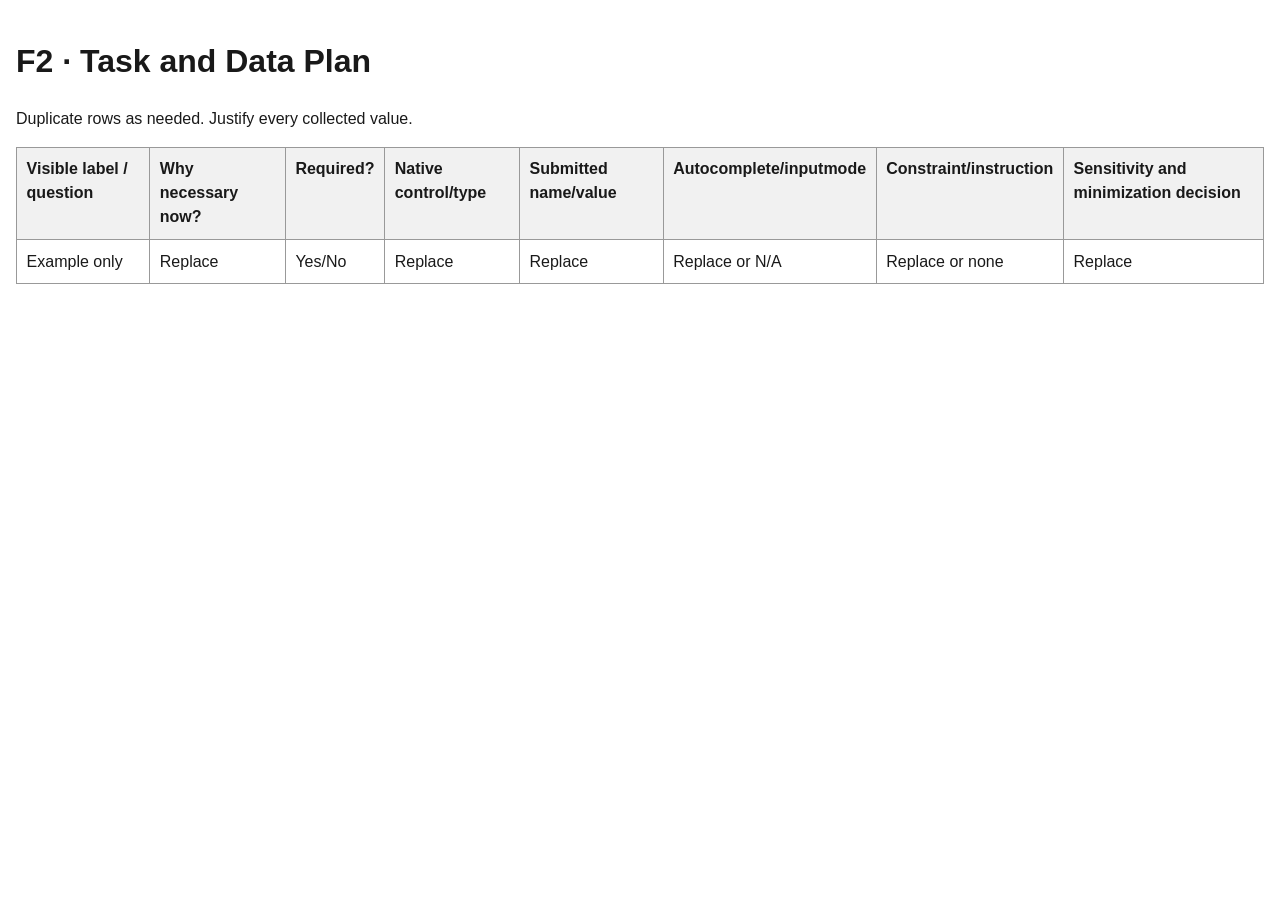
==== field-inventory-template.html @ f98e354c "Add initial project files including README, HTML templates, and CSS styles" ====
<!doctype html>
<html lang="en">
    <head>
        <meta charset="utf-8">
        <meta name="viewport" content="width=device-width,initial-scale=1">
        <title>Field Inventory</title>
        <style>
        body{
            font-family:Arial,sans-serif;
            line-height:1.5;
            max-width:80rem;
            margin:auto;
            padding:1rem;
            color:#191919;
        }
        table{
            width:100%;
            border-collapse:collapse;
        }
        th,td{
            padding:.6rem;
            border:1px solid #999;
            text-align:left;
            vertical-align:top;
        }
        th{
            background:#f1f1f1;
        }
        </style>
        </head>
        <body>
            <h1>F2 · Task and Data Plan</h1>
            <p>Duplicate rows as needed. Justify every collected value.</p>
            <table>
                <thead>
                    <tr>
                        <th>Visible label / question</th>
                        <th>Why necessary now?</th>
                        <th>Required?</th>
                        <th>Native control/type</th>
                        <th>Submitted name/value</th>
                        <th>Autocomplete/inputmode</th>
                        <th>Constraint/instruction</th>
                        <th>Sensitivity and minimization decision</th>
                    </tr>
                </thead>
                <tbody>
                    <tr>
                        <td>Example only</td>
                        <td>Replace</td>
                        <td>Yes/No</td>
                        <td>Replace</td>
                        <td>Replace</td>
                        <td>Replace or N/A</td>
                        <td>Replace or none</td>
                        <td>Replace</td>
                    </tr>
                </tbody>
            </table>
        </body>
        </html>
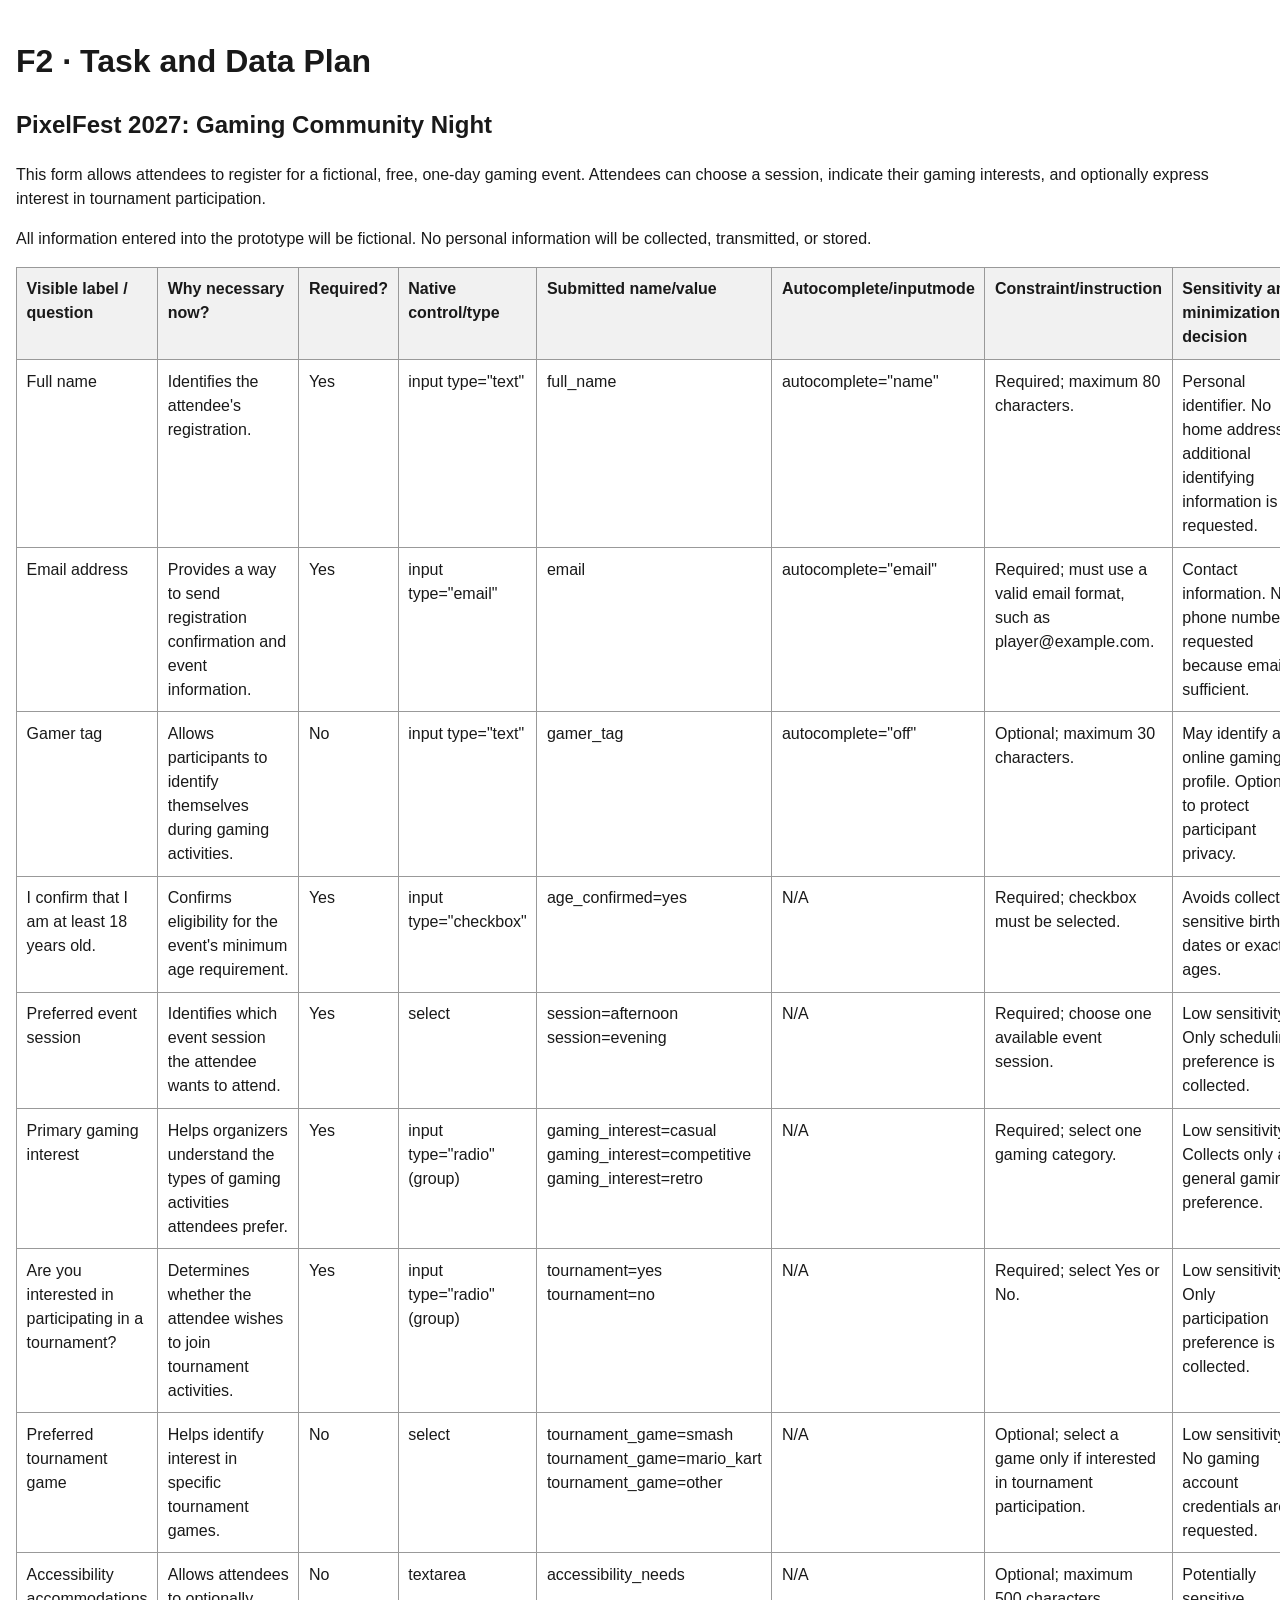
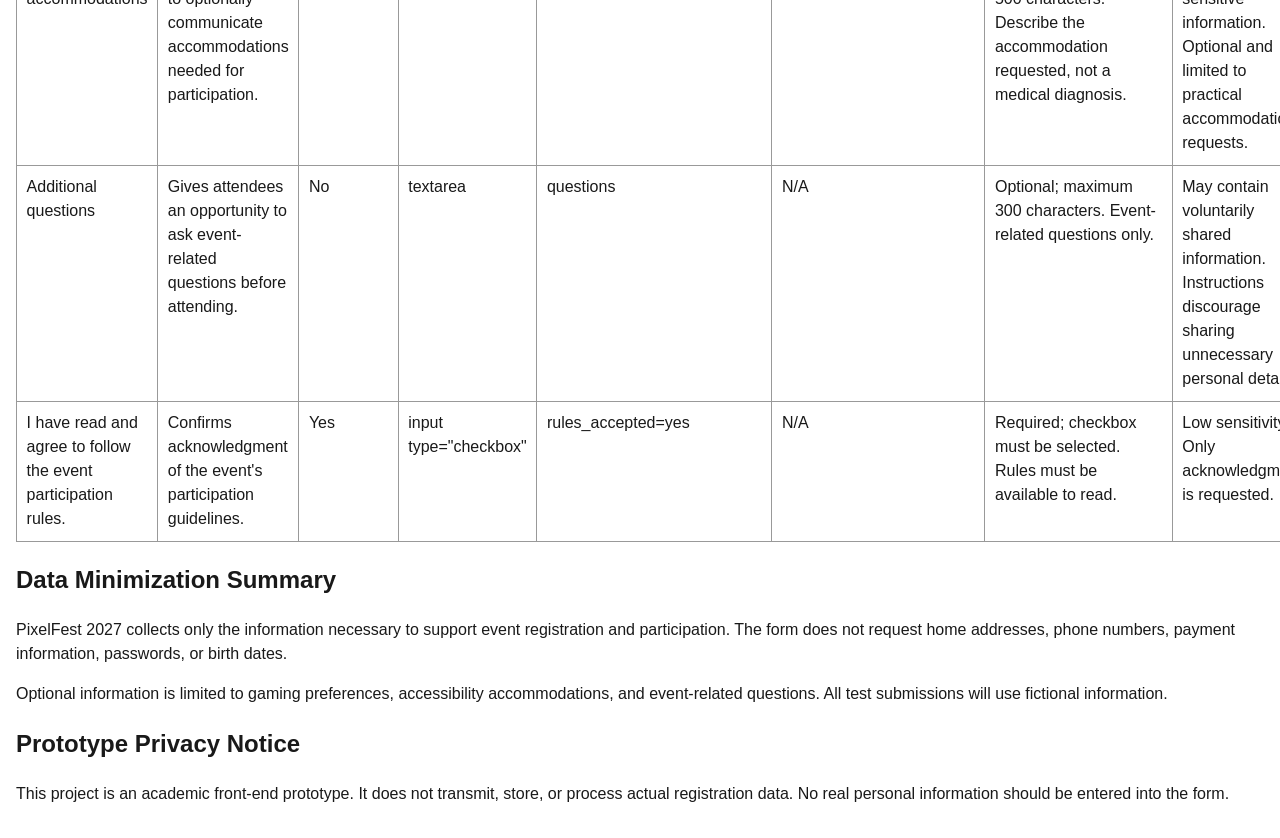
==== commit 8ea63e72: "Revise field inventory template for PixelFest 2027, enhancing structure and adding detailed registra" ====
--- a/field-inventory-template.html
+++ b/field-inventory-template.html
@@ -1,61 +1,356 @@
+
 <!doctype html>
 <html lang="en">
-    <head>
-        <meta charset="utf-8">
-        <meta name="viewport" content="width=device-width,initial-scale=1">
-        <title>Field Inventory</title>
-        <style>
-        body{
-            font-family:Arial,sans-serif;
-            line-height:1.5;
-            max-width:80rem;
-            margin:auto;
-            padding:1rem;
-            color:#191919;
+<head>
+    <meta charset="utf-8">
+    <meta name="viewport" content="width=device-width, initial-scale=1">
+    <title>PixelFest 2027 | Field Inventory</title>
+
+    <style>
+        body {
+            font-family: Arial, sans-serif;
+            line-height: 1.5;
+            max-width: 80rem;
+            margin: auto;
+            padding: 1rem;
+            color: #191919;
         }
-        table{
-            width:100%;
-            border-collapse:collapse;
+
+        table {
+            width: 100%;
+            border-collapse: collapse;
         }
-        th,td{
-            padding:.6rem;
-            border:1px solid #999;
-            text-align:left;
-            vertical-align:top;
+
+        th, td {
+            padding: .6rem;
+            border: 1px solid #999;
+            text-align: left;
+            vertical-align: top;
         }
-        th{
-            background:#f1f1f1;
+
+        th {
+            background: #f1f1f1;
         }
-        </style>
-        </head>
-        <body>
-            <h1>F2 · Task and Data Plan</h1>
-            <p>Duplicate rows as needed. Justify every collected value.</p>
-            <table>
-                <thead>
-                    <tr>
-                        <th>Visible label / question</th>
-                        <th>Why necessary now?</th>
-                        <th>Required?</th>
-                        <th>Native control/type</th>
-                        <th>Submitted name/value</th>
-                        <th>Autocomplete/inputmode</th>
-                        <th>Constraint/instruction</th>
-                        <th>Sensitivity and minimization decision</th>
-                    </tr>
-                </thead>
-                <tbody>
-                    <tr>
-                        <td>Example only</td>
-                        <td>Replace</td>
-                        <td>Yes/No</td>
-                        <td>Replace</td>
-                        <td>Replace</td>
-                        <td>Replace or N/A</td>
-                        <td>Replace or none</td>
-                        <td>Replace</td>
-                    </tr>
-                </tbody>
-            </table>
-        </body>
-        </html>
+    </style>
+</head>
+
+<body>
+
+    <h1>F2 · Task and Data Plan</h1>
+
+    <h2>PixelFest 2027: Gaming Community Night</h2>
+
+    <p>
+        This form allows attendees to register for a fictional,
+        free, one-day gaming event. Attendees can choose a session,
+        indicate their gaming interests, and optionally express
+        interest in tournament participation.
+    </p>
+
+    <p>
+        All information entered into the prototype will be
+        fictional. No personal information will be collected,
+        transmitted, or stored.
+    </p>
+
+    <table>
+        <thead>
+            <tr>
+                <th>Visible label / question</th>
+                <th>Why necessary now?</th>
+                <th>Required?</th>
+                <th>Native control/type</th>
+                <th>Submitted name/value</th>
+                <th>Autocomplete/inputmode</th>
+                <th>Constraint/instruction</th>
+                <th>Sensitivity and minimization decision</th>
+            </tr>
+        </thead>
+
+        <tbody>
+
+            <!-- Field 1: Full Name -->
+            <tr>
+                <td>Full name</td>
+                <td>
+                    Identifies the attendee's registration.
+                </td>
+                <td>Yes</td>
+                <td>input type="text"</td>
+                <td>full_name</td>
+                <td>autocomplete="name"</td>
+                <td>
+                    Required; maximum 80 characters.
+                </td>
+                <td>
+                    Personal identifier. No home address
+                    or additional identifying information
+                    is requested.
+                </td>
+            </tr>
+
+            <!-- Field 2: Email -->
+            <tr>
+                <td>Email address</td>
+                <td>
+                    Provides a way to send registration
+                    confirmation and event information.
+                </td>
+                <td>Yes</td>
+                <td>input type="email"</td>
+                <td>email</td>
+                <td>autocomplete="email"</td>
+                <td>
+                    Required; must use a valid email format,
+                    such as player@example.com.
+                </td>
+                <td>
+                    Contact information. No phone number
+                    is requested because email is sufficient.
+                </td>
+            </tr>
+
+            <!-- Field 3: Gamer Tag -->
+            <tr>
+                <td>Gamer tag</td>
+                <td>
+                    Allows participants to identify
+                    themselves during gaming activities.
+                </td>
+                <td>No</td>
+                <td>input type="text"</td>
+                <td>gamer_tag</td>
+                <td>autocomplete="off"</td>
+                <td>
+                    Optional; maximum 30 characters.
+                </td>
+                <td>
+                    May identify an online gaming profile.
+                    Optional to protect participant privacy.
+                </td>
+            </tr>
+
+            <!-- Field 4: Age Confirmation -->
+            <tr>
+                <td>
+                    I confirm that I am at least 18 years old.
+                </td>
+                <td>
+                    Confirms eligibility for the event's
+                    minimum age requirement.
+                </td>
+                <td>Yes</td>
+                <td>input type="checkbox"</td>
+                <td>age_confirmed=yes</td>
+                <td>N/A</td>
+                <td>
+                    Required; checkbox must be selected.
+                </td>
+                <td>
+                    Avoids collecting sensitive birth dates
+                    or exact ages.
+                </td>
+            </tr>
+
+            <!-- Field 5: Event Session -->
+            <tr>
+                <td>Preferred event session</td>
+                <td>
+                    Identifies which event session
+                    the attendee wants to attend.
+                </td>
+                <td>Yes</td>
+                <td>select</td>
+                <td>
+                    session=afternoon<br>
+                    session=evening
+                </td>
+                <td>N/A</td>
+                <td>
+                    Required; choose one available
+                    event session.
+                </td>
+                <td>
+                    Low sensitivity. Only scheduling
+                    preference is collected.
+                </td>
+            </tr>
+
+            <!-- Field 6: Gaming Interest -->
+            <tr>
+                <td>Primary gaming interest</td>
+                <td>
+                    Helps organizers understand the
+                    types of gaming activities attendees
+                    prefer.
+                </td>
+                <td>Yes</td>
+                <td>input type="radio" (group)</td>
+                <td>
+                    gaming_interest=casual<br>
+                    gaming_interest=competitive<br>
+                    gaming_interest=retro
+                </td>
+                <td>N/A</td>
+                <td>
+                    Required; select one gaming category.
+                </td>
+                <td>
+                    Low sensitivity. Collects only a general
+                    gaming preference.
+                </td>
+            </tr>
+
+            <!-- Field 7: Tournament Participation -->
+            <tr>
+                <td>
+                    Are you interested in participating
+                    in a tournament?
+                </td>
+                <td>
+                    Determines whether the attendee
+                    wishes to join tournament activities.
+                </td>
+                <td>Yes</td>
+                <td>input type="radio" (group)</td>
+                <td>
+                    tournament=yes<br>
+                    tournament=no
+                </td>
+                <td>N/A</td>
+                <td>
+                    Required; select Yes or No.
+                </td>
+                <td>
+                    Low sensitivity. Only participation
+                    preference is collected.
+                </td>
+            </tr>
+
+            <!-- Field 8: Tournament Game -->
+            <tr>
+                <td>Preferred tournament game</td>
+                <td>
+                    Helps identify interest in specific
+                    tournament games.
+                </td>
+                <td>No</td>
+                <td>select</td>
+                <td>
+                    tournament_game=smash<br>
+                    tournament_game=mario_kart<br>
+                    tournament_game=other
+                </td>
+                <td>N/A</td>
+                <td>
+                    Optional; select a game only if
+                    interested in tournament participation.
+                </td>
+                <td>
+                    Low sensitivity. No gaming account
+                    credentials are requested.
+                </td>
+            </tr>
+
+            <!-- Field 9: Accessibility -->
+            <tr>
+                <td>
+                    Accessibility accommodations
+                </td>
+                <td>
+                    Allows attendees to optionally
+                    communicate accommodations needed
+                    for participation.
+                </td>
+                <td>No</td>
+                <td>textarea</td>
+                <td>accessibility_needs</td>
+                <td>N/A</td>
+                <td>
+                    Optional; maximum 500 characters.
+                    Describe the accommodation requested,
+                    not a medical diagnosis.
+                </td>
+                <td>
+                    Potentially sensitive information.
+                    Optional and limited to practical
+                    accommodation requests.
+                </td>
+            </tr>
+
+            <!-- Field 10: Questions -->
+            <tr>
+                <td>Additional questions</td>
+                <td>
+                    Gives attendees an opportunity
+                    to ask event-related questions
+                    before attending.
+                </td>
+                <td>No</td>
+                <td>textarea</td>
+                <td>questions</td>
+                <td>N/A</td>
+                <td>
+                    Optional; maximum 300 characters.
+                    Event-related questions only.
+                </td>
+                <td>
+                    May contain voluntarily shared
+                    information. Instructions discourage
+                    sharing unnecessary personal details.
+                </td>
+            </tr>
+
+            <!-- Field 11: Event Rules -->
+            <tr>
+                <td>
+                    I have read and agree to follow
+                    the event participation rules.
+                </td>
+                <td>
+                    Confirms acknowledgment of the
+                    event's participation guidelines.
+                </td>
+                <td>Yes</td>
+                <td>input type="checkbox"</td>
+                <td>rules_accepted=yes</td>
+                <td>N/A</td>
+                <td>
+                    Required; checkbox must be selected.
+                    Rules must be available to read.
+                </td>
+                <td>
+                    Low sensitivity. Only acknowledgment
+                    is requested.
+                </td>
+            </tr>
+
+        </tbody>
+    </table>
+
+    <h2>Data Minimization Summary</h2>
+
+    <p>
+        PixelFest 2027 collects only the information necessary
+        to support event registration and participation.
+        The form does not request home addresses, phone numbers,
+        payment information, passwords, or birth dates.
+    </p>
+
+    <p>
+        Optional information is limited to gaming preferences,
+        accessibility accommodations, and event-related questions.
+        All test submissions will use fictional information.
+    </p>
+
+    <h2>Prototype Privacy Notice</h2>
+
+    <p>
+        This project is an academic front-end prototype.
+        It does not transmit, store, or process actual
+        registration data. No real personal information
+        should be entered into the form.
+    </p>
+
+</body>
+</html>
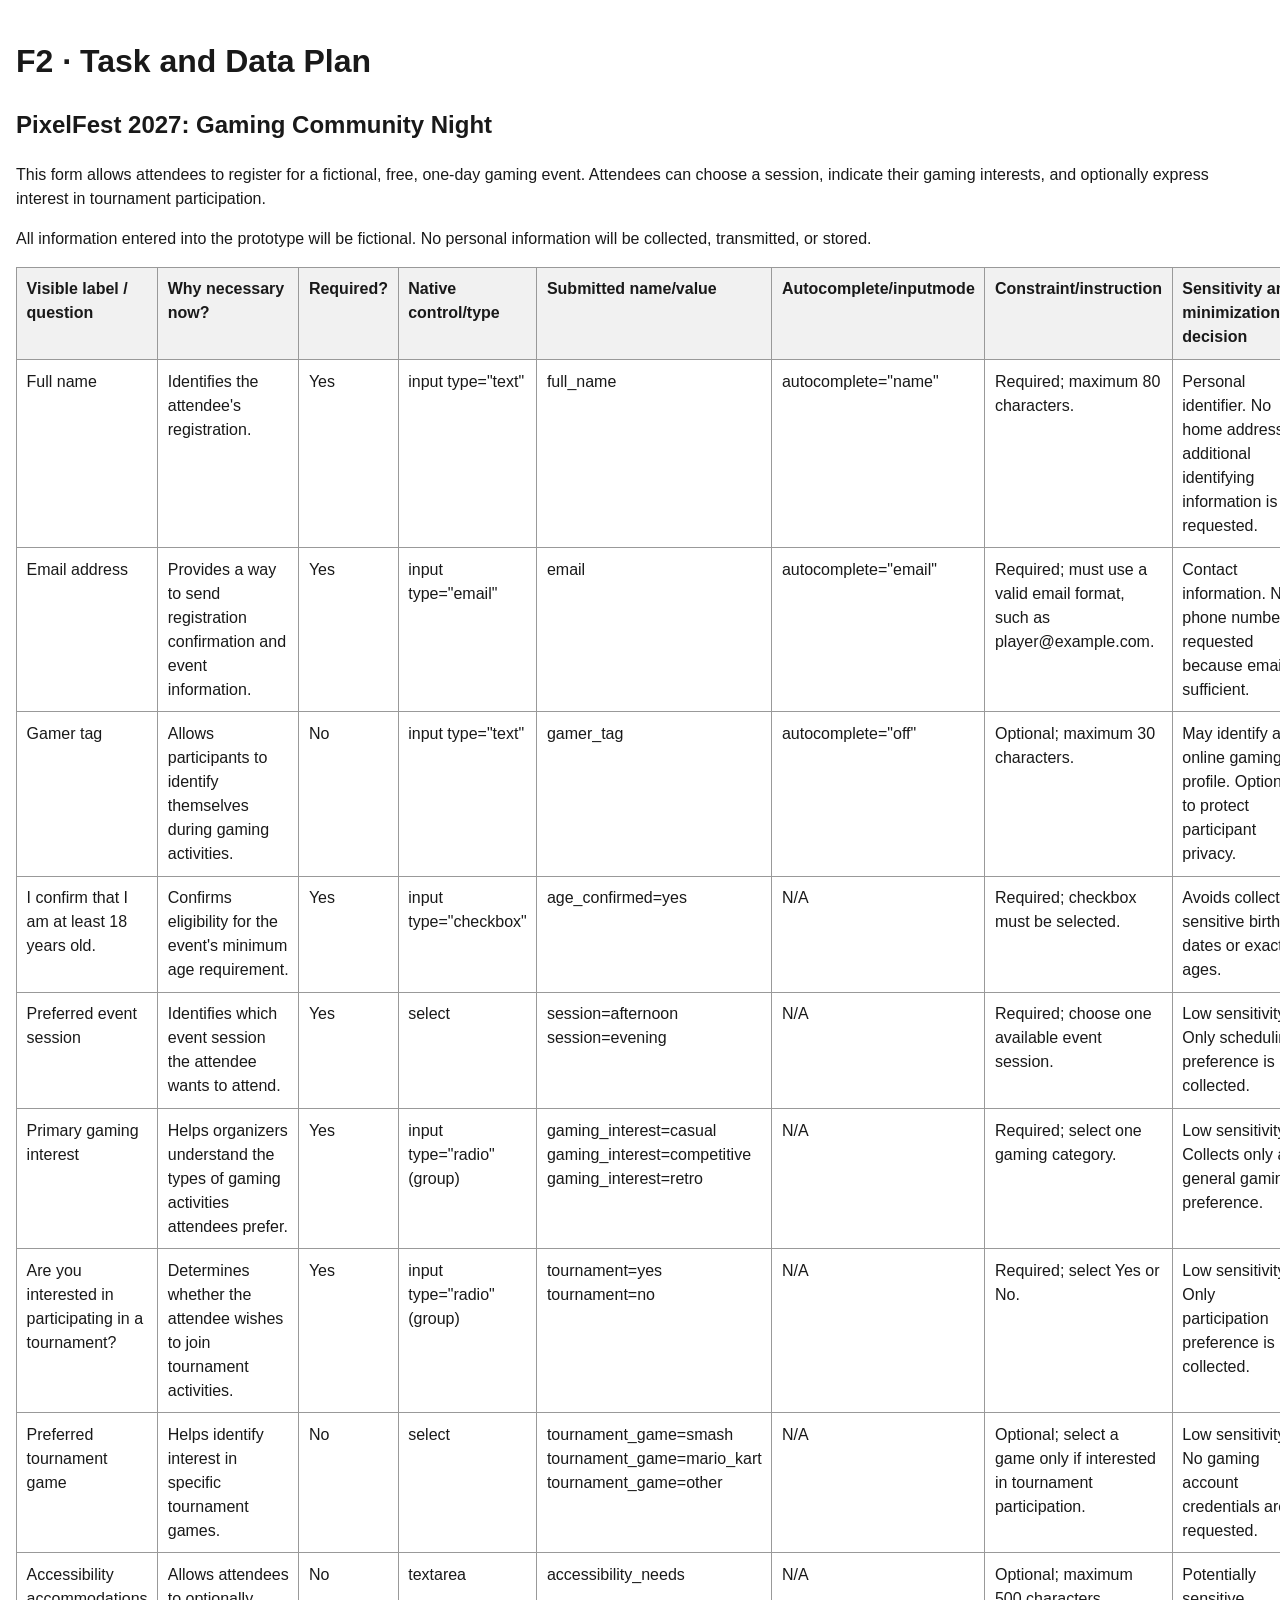
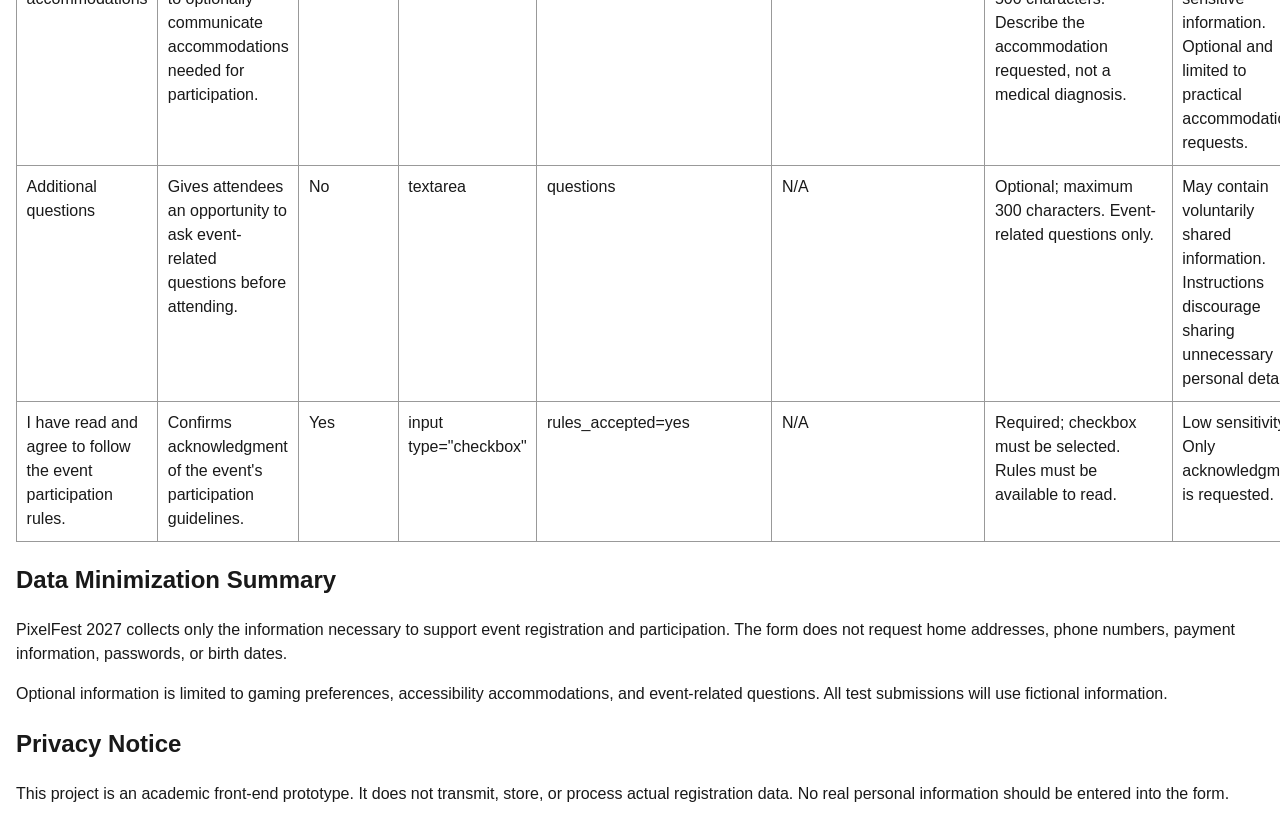
==== commit 700ea59c: "Update privacy notice heading and enhance event registration form details for PixelFest 2027" ====
--- a/field-inventory-template.html
+++ b/field-inventory-template.html
@@ -343,7 +343,7 @@
         All test submissions will use fictional information.
     </p>
 
-    <h2>Prototype Privacy Notice</h2>
+    <h2>Privacy Notice</h2>
 
     <p>
         This project is an academic front-end prototype.
